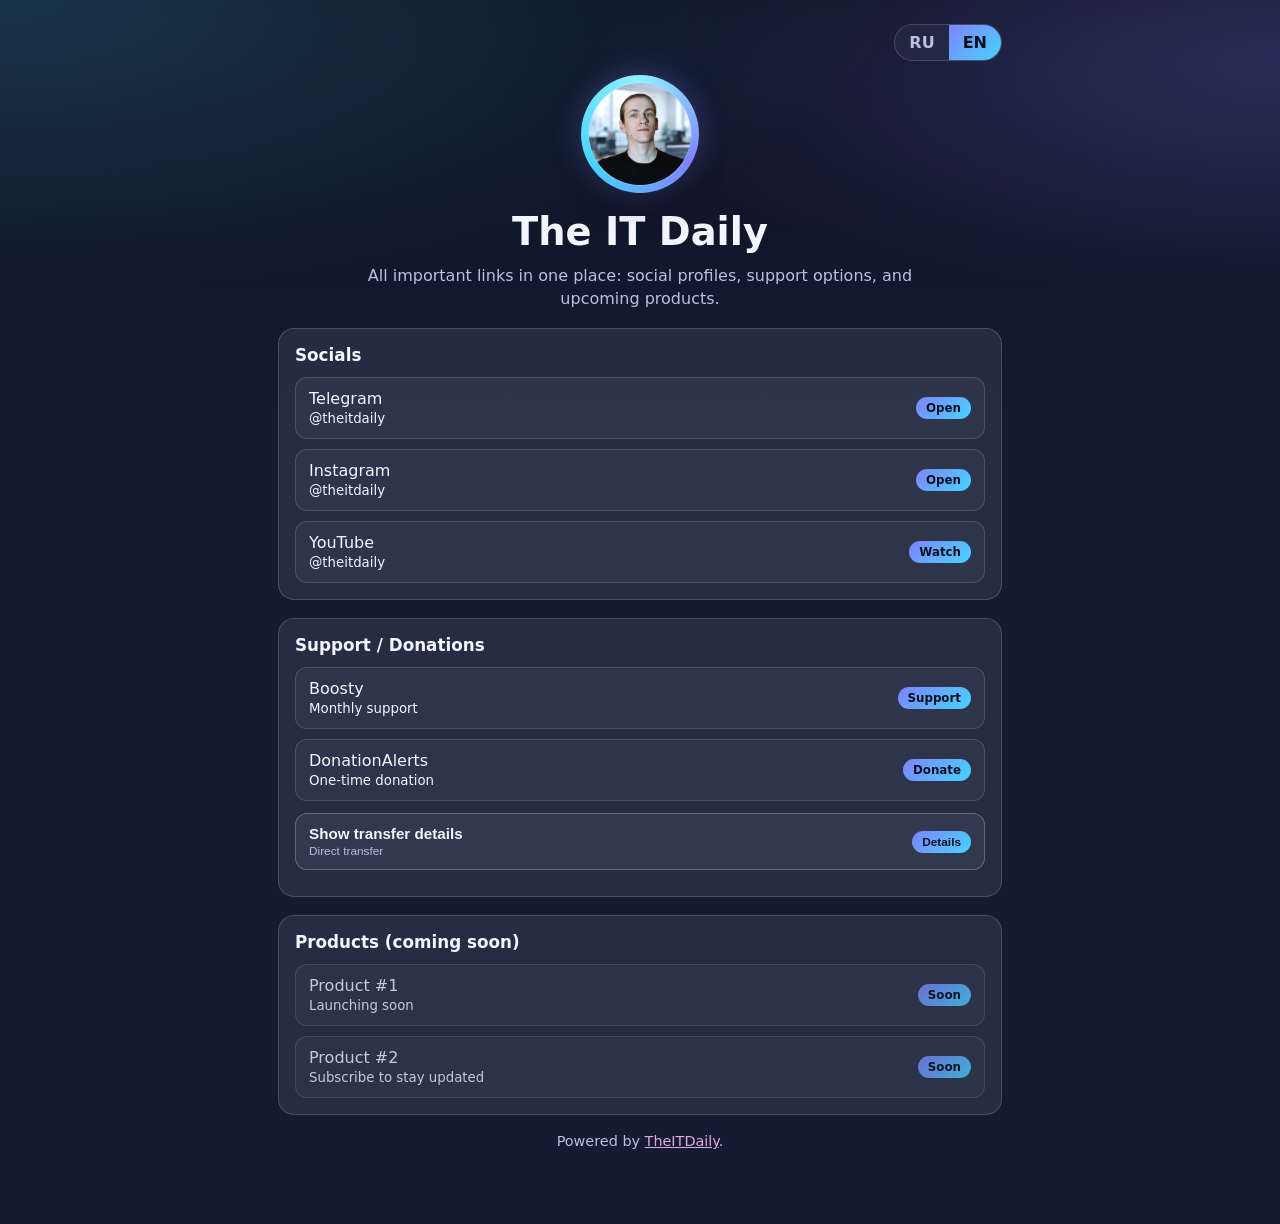
==== en/index.html @ f731f568 "SEO Update" ====
<!doctype html>
<html lang="en">
  <head>
    <meta charset="UTF-8" />
    <meta name="viewport" content="width=device-width, initial-scale=1.0" />
    <title>The IT Daily | Smart Link</title>
    <meta name="description" content="The IT Daily smart link page with social media profiles, donation options, and upcoming products." />
    <meta name="robots" content="index,follow,max-image-preview:large" />
    <meta name="theme-color" content="#141b33" />

    <link rel="canonical" href="/en/" />
    <link rel="alternate" hreflang="ru" href="/ru/" />
    <link rel="alternate" hreflang="en" href="/en/" />
    <link rel="alternate" hreflang="x-default" href="/ru/" />

    <meta property="og:type" content="website" />
    <meta property="og:site_name" content="The IT Daily" />
    <meta property="og:locale" content="en_US" />
    <meta property="og:title" content="The IT Daily | Smart Link" />
    <meta property="og:description" content="All key The IT Daily links: socials, support, and upcoming products." />
    <meta property="og:url" content="/en/" />
    <meta property="og:image" content="/ava600600black.jpg" />

    <meta name="twitter:card" content="summary_large_image" />
    <meta name="twitter:title" content="The IT Daily | Smart Link" />
    <meta name="twitter:description" content="Social links, donations, and everything important in one page." />
    <meta name="twitter:image" content="/ava600600black.jpg" />

    <script type="application/ld+json">
      {
        "@context": "https://schema.org",
        "@type": "WebPage",
        "name": "The IT Daily | Smart Link",
        "url": "/en/",
        "inLanguage": "en",
        "description": "Single page with all key links for The IT Daily"
      }
    </script>

    <style>
      :root { --bg: #0d1020; --bg-soft: #141b33; --text: #f3f6ff; --muted: #b8c1e0; --primary: #7f83ff; --secondary: #47d4ff; --card: rgba(255, 255, 255, 0.08); --card-border: rgba(255, 255, 255, 0.16); --top-gradient-height: 520px; }
      * { box-sizing: border-box; }
      html, body { margin: 0; min-height: 100%; font-family: Inter, Manrope, system-ui, -apple-system, Segoe UI, Roboto, Arial, sans-serif; color: var(--text); background: var(--bg-soft); }
      body { position: relative; overflow-x: hidden; }
      body::before { content: ''; position: absolute; inset: 0 0 auto 0; height: var(--top-gradient-height); background: radial-gradient(140% 95% at 0% 0%, rgba(71, 212, 255, 0.18), transparent 50%), radial-gradient(120% 85% at 100% 10%, rgba(127, 131, 255, 0.24), transparent 45%), linear-gradient(180deg, rgba(13, 16, 32, 0.92) 0%, rgba(20, 27, 51, 0.88) 68%, var(--bg-soft) 100%); pointer-events: none; z-index: 0; }
      .footnote a { color: #dfa9df; }
      .footnote a:hover { color: #9783c8; }
      main { position: relative; z-index: 1; max-width: 760px; margin: 0 auto; padding: 24px 18px 60px; }
      .topbar { display: flex; justify-content: flex-end; margin-bottom: 14px; }
      .lang-switcher { display: inline-flex; border: 1px solid var(--card-border); border-radius: 999px; overflow: hidden; background: rgba(255, 255, 255, 0.04); }
      .lang-link { text-decoration: none; color: var(--muted); padding: 8px 14px; font-weight: 600; }
      .lang-link.active { color: #0b1021; background: linear-gradient(135deg, var(--primary), var(--secondary)); }
      .hero { text-align: center; margin-top: 6px; }
      .avatar { width: 118px; height: 118px; border-radius: 50%; margin: 0 auto 16px; padding: 3px; position: relative; background: conic-gradient(from 120deg, var(--primary), var(--secondary), #8ef0ff, var(--primary)); box-shadow: 0 12px 30px rgba(0, 0, 0, 0.28), 0 0 28px rgba(127, 131, 255, 0.35); }
      .avatar-img { position: absolute; inset: 7px; width: calc(100% - 14px); height: calc(100% - 14px); border-radius: 50%; object-fit: cover; border: 1px solid rgba(255, 255, 255, 0.18); }
      h1 { margin: 0; font-size: clamp(1.9rem, 5vw, 2.4rem); }
      .subtitle { margin: 10px auto 0; max-width: 560px; color: var(--muted); line-height: 1.45; }
      .section { margin-top: 18px; padding: 16px; background: var(--card); border: 1px solid var(--card-border); border-radius: 16px; }
      .section h2 { margin: 0 0 12px; font-size: 1.05rem; }
      .links { display: grid; gap: 10px; }
      .link-item { display: flex; justify-content: space-between; align-items: center; gap: 10px; text-decoration: none; color: var(--text); background: rgba(255, 255, 255, 0.04); border: 1px solid rgba(255, 255, 255, 0.14); border-radius: 12px; padding: 11px 13px; }
      .badge { border-radius: 999px; padding: 4px 10px; font-size: 0.74rem; font-weight: 700; background: linear-gradient(135deg, var(--primary), var(--secondary)); color: #0c1122; white-space: nowrap; }
      .product { cursor: not-allowed; opacity: 0.78; }
      .footnote { margin-top: 18px; color: var(--muted); text-align: center; font-size: 0.9rem; }
      .support-reveal { margin-top: 12px; }
      .support-toggle { width: 100%; display: flex; align-items: center; justify-content: space-between; gap: 10px; border: 1px solid rgba(255, 255, 255, 0.24); background: rgba(255, 255, 255, 0.06); color: var(--text); border-radius: 12px; padding: 11px 13px; font-size: 0.95rem; font-weight: 700; cursor: pointer; }
      .support-toggle-main { display: flex; flex-direction: column; align-items: flex-start; text-align: left; }
      .support-toggle-subtitle { font-size: 0.74rem; font-weight: 500; color: var(--muted); margin-top: 2px; }
      .support-details { margin-top: 10px; display: grid; gap: 9px; max-height: 0; opacity: 0; overflow: hidden; }
      .support-details.is-open { max-height: 520px; opacity: 1; }
      .support-row { display: grid; grid-template-columns: 1fr auto; gap: 8px; align-items: center; border: 1px solid rgba(255, 255, 255, 0.14); background: rgba(255, 255, 255, 0.04); border-radius: 12px; padding: 10px 12px; }
      .support-value { font-family: ui-monospace, SFMono-Regular, Menlo, Monaco, Consolas, monospace; font-size: 0.86rem; word-break: break-all; }
      .copy-btn { border: 1px solid rgba(255, 255, 255, 0.24); background: rgba(255, 255, 255, 0.09); color: var(--text); border-radius: 10px; padding: 7px 11px; cursor: pointer; font-weight: 600; }
    </style>
  </head>
  <body>
    <main>
      <div class="topbar">
        <nav class="lang-switcher" aria-label="Language switcher">
          <a class="lang-link" href="/ru/" hreflang="ru" lang="ru">RU</a>
          <a class="lang-link active" href="/en/" hreflang="en" lang="en">EN</a>
        </nav>
      </div>

      <section class="hero">
        <div class="avatar"><img class="avatar-img" src="../ava600600black.jpg" alt="The IT Daily logo" loading="lazy" /></div>
        <h1>The IT Daily</h1>
        <p class="subtitle">All important links in one place: social profiles, support options, and upcoming products.</p>
      </section>

      <section class="section"><h2>Socials</h2><div class="links">
        <a class="link-item" href="https://t.me/theitdaily" target="_blank" rel="noopener noreferrer"><span>Telegram<br /><small>@theitdaily</small></span><span class="badge">Open</span></a>
        <a class="link-item" href="https://instagram.com/theitdaily" target="_blank" rel="noopener noreferrer"><span>Instagram<br /><small>@theitdaily</small></span><span class="badge">Open</span></a>
        <a class="link-item" href="https://youtube.com/@theitdaily" target="_blank" rel="noopener noreferrer"><span>YouTube<br /><small>@theitdaily</small></span><span class="badge">Watch</span></a>
      </div></section>

      <section class="section" id="donateSection"><h2>Support / Donations</h2><div class="links">
        <a class="link-item" href="https://boosty.to/theitdaily" target="_blank" rel="noopener noreferrer"><span>Boosty<br /><small>Monthly support</small></span><span class="badge">Support</span></a>
        <a class="link-item" href="https://www.donationalerts.com/r/theitdaily" target="_blank" rel="noopener noreferrer"><span>DonationAlerts<br /><small>One-time donation</small></span><span class="badge">Donate</span></a>
      </div>
      <div class="support-reveal"><button class="support-toggle" type="button" id="supportToggle" aria-expanded="false" aria-controls="supportDetails"><span class="support-toggle-main"><span class="support-toggle-text">Show transfer details</span><span class="support-toggle-subtitle">Direct transfer</span></span><span class="badge">Details</span></button>
      <div class="support-details" id="supportDetails" aria-hidden="true">
        <div class="support-row"><div><strong>USDT on TON network</strong><br /><span class="support-value">UQCER1enmrHJIkeNHwroo71hU3oggSAohaVNq0RDlxQH447k</span></div><button class="copy-btn" data-copy-target="UQCER1enmrHJIkeNHwroo71hU3oggSAohaVNq0RDlxQH447k">Copy</button></div>
        <div class="support-row"><div><strong>Bybit ID for transfers in any currency</strong><br /><span class="support-value">537490804</span></div><button class="copy-btn" data-copy-target="537490804">Copy</button></div>
        <div class="support-row"><div><strong>Binance ID for transfers in any currency</strong><br /><span class="support-value">166806665</span></div><button class="copy-btn" data-copy-target="166806665">Copy</button></div>
      </div></div></section>

      <section class="section"><h2>Products (coming soon)</h2><div class="links"><div class="link-item product" aria-disabled="true"><span>Product #1<br /><small>Launching soon</small></span><span class="badge">Soon</span></div><div class="link-item product" aria-disabled="true"><span>Product #2<br /><small>Subscribe to stay updated</small></span><span class="badge">Soon</span></div></div></section>
      <p class="footnote">Powered by <a href="https://github.com/theitdaily">TheITDaily</a>.</p>
    </main>

    <script>
      const supportToggle = document.getElementById('supportToggle');
      const supportDetails = document.getElementById('supportDetails');
      const copyButtons = document.querySelectorAll('.copy-btn');
      const donateSection = document.getElementById('donateSection');
      function setSupportVisible(isVisible) {
        supportToggle.setAttribute('aria-expanded', String(isVisible));
        supportDetails.classList.toggle('is-open', isVisible);
        supportDetails.setAttribute('aria-hidden', String(!isVisible));
        supportToggle.querySelector('.support-toggle-text').textContent = isVisible ? 'Hide transfer details' : 'Show transfer details';
      }
      supportToggle.addEventListener('click', () => setSupportVisible(!supportDetails.classList.contains('is-open')));
      copyButtons.forEach((button) => button.addEventListener('click', async () => {
        const value = button.dataset.copyTarget;
        await navigator.clipboard.writeText(value);
        button.textContent = 'Copied';
        setTimeout(() => { button.textContent = 'Copy'; }, 1200);
      }));
      function updateTopGradientHeight() {
        const donateTop = donateSection.getBoundingClientRect().top + window.scrollY;
        document.documentElement.style.setProperty('--top-gradient-height', `${Math.max(0, donateTop)}px`);
      }
      setSupportVisible(false);
      updateTopGradientHeight();
      window.addEventListener('resize', updateTopGradientHeight);
    </script>
  </body>
</html>
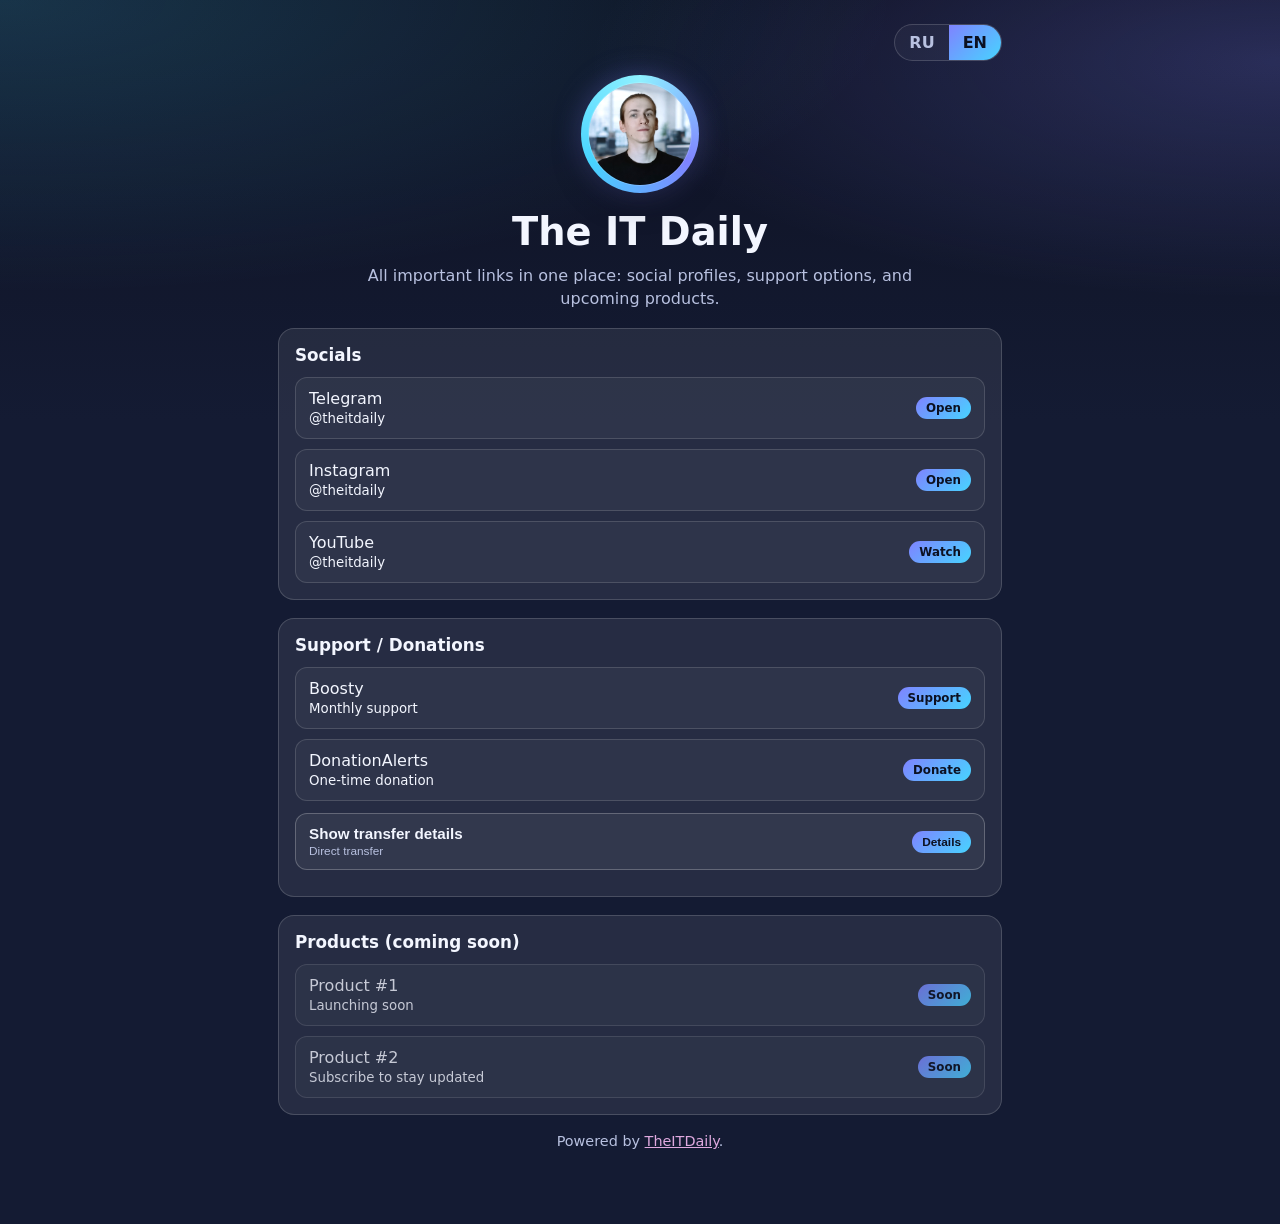
==== commit bc59d51f: "Fix" ====
--- a/en/index.html
+++ b/en/index.html
@@ -37,41 +37,7 @@
       }
     </script>
 
-    <style>
-      :root { --bg: #0d1020; --bg-soft: #141b33; --text: #f3f6ff; --muted: #b8c1e0; --primary: #7f83ff; --secondary: #47d4ff; --card: rgba(255, 255, 255, 0.08); --card-border: rgba(255, 255, 255, 0.16); --top-gradient-height: 520px; }
-      * { box-sizing: border-box; }
-      html, body { margin: 0; min-height: 100%; font-family: Inter, Manrope, system-ui, -apple-system, Segoe UI, Roboto, Arial, sans-serif; color: var(--text); background: var(--bg-soft); }
-      body { position: relative; overflow-x: hidden; }
-      body::before { content: ''; position: absolute; inset: 0 0 auto 0; height: var(--top-gradient-height); background: radial-gradient(140% 95% at 0% 0%, rgba(71, 212, 255, 0.18), transparent 50%), radial-gradient(120% 85% at 100% 10%, rgba(127, 131, 255, 0.24), transparent 45%), linear-gradient(180deg, rgba(13, 16, 32, 0.92) 0%, rgba(20, 27, 51, 0.88) 68%, var(--bg-soft) 100%); pointer-events: none; z-index: 0; }
-      .footnote a { color: #dfa9df; }
-      .footnote a:hover { color: #9783c8; }
-      main { position: relative; z-index: 1; max-width: 760px; margin: 0 auto; padding: 24px 18px 60px; }
-      .topbar { display: flex; justify-content: flex-end; margin-bottom: 14px; }
-      .lang-switcher { display: inline-flex; border: 1px solid var(--card-border); border-radius: 999px; overflow: hidden; background: rgba(255, 255, 255, 0.04); }
-      .lang-link { text-decoration: none; color: var(--muted); padding: 8px 14px; font-weight: 600; }
-      .lang-link.active { color: #0b1021; background: linear-gradient(135deg, var(--primary), var(--secondary)); }
-      .hero { text-align: center; margin-top: 6px; }
-      .avatar { width: 118px; height: 118px; border-radius: 50%; margin: 0 auto 16px; padding: 3px; position: relative; background: conic-gradient(from 120deg, var(--primary), var(--secondary), #8ef0ff, var(--primary)); box-shadow: 0 12px 30px rgba(0, 0, 0, 0.28), 0 0 28px rgba(127, 131, 255, 0.35); }
-      .avatar-img { position: absolute; inset: 7px; width: calc(100% - 14px); height: calc(100% - 14px); border-radius: 50%; object-fit: cover; border: 1px solid rgba(255, 255, 255, 0.18); }
-      h1 { margin: 0; font-size: clamp(1.9rem, 5vw, 2.4rem); }
-      .subtitle { margin: 10px auto 0; max-width: 560px; color: var(--muted); line-height: 1.45; }
-      .section { margin-top: 18px; padding: 16px; background: var(--card); border: 1px solid var(--card-border); border-radius: 16px; }
-      .section h2 { margin: 0 0 12px; font-size: 1.05rem; }
-      .links { display: grid; gap: 10px; }
-      .link-item { display: flex; justify-content: space-between; align-items: center; gap: 10px; text-decoration: none; color: var(--text); background: rgba(255, 255, 255, 0.04); border: 1px solid rgba(255, 255, 255, 0.14); border-radius: 12px; padding: 11px 13px; }
-      .badge { border-radius: 999px; padding: 4px 10px; font-size: 0.74rem; font-weight: 700; background: linear-gradient(135deg, var(--primary), var(--secondary)); color: #0c1122; white-space: nowrap; }
-      .product { cursor: not-allowed; opacity: 0.78; }
-      .footnote { margin-top: 18px; color: var(--muted); text-align: center; font-size: 0.9rem; }
-      .support-reveal { margin-top: 12px; }
-      .support-toggle { width: 100%; display: flex; align-items: center; justify-content: space-between; gap: 10px; border: 1px solid rgba(255, 255, 255, 0.24); background: rgba(255, 255, 255, 0.06); color: var(--text); border-radius: 12px; padding: 11px 13px; font-size: 0.95rem; font-weight: 700; cursor: pointer; }
-      .support-toggle-main { display: flex; flex-direction: column; align-items: flex-start; text-align: left; }
-      .support-toggle-subtitle { font-size: 0.74rem; font-weight: 500; color: var(--muted); margin-top: 2px; }
-      .support-details { margin-top: 10px; display: grid; gap: 9px; max-height: 0; opacity: 0; overflow: hidden; }
-      .support-details.is-open { max-height: 520px; opacity: 1; }
-      .support-row { display: grid; grid-template-columns: 1fr auto; gap: 8px; align-items: center; border: 1px solid rgba(255, 255, 255, 0.14); background: rgba(255, 255, 255, 0.04); border-radius: 12px; padding: 10px 12px; }
-      .support-value { font-family: ui-monospace, SFMono-Regular, Menlo, Monaco, Consolas, monospace; font-size: 0.86rem; word-break: break-all; }
-      .copy-btn { border: 1px solid rgba(255, 255, 255, 0.24); background: rgba(255, 255, 255, 0.09); color: var(--text); border-radius: 10px; padding: 7px 11px; cursor: pointer; font-weight: 600; }
-    </style>
+    <link rel="stylesheet" href="../assets/styles.css" />
   </head>
   <body>
     <main>
@@ -88,52 +54,29 @@
         <p class="subtitle">All important links in one place: social profiles, support options, and upcoming products.</p>
       </section>
 
-      <section class="section"><h2>Socials</h2><div class="links">
+      <section class="section" style="animation-delay: 0.05s"><h2>Socials</h2><div class="links">
         <a class="link-item" href="https://t.me/theitdaily" target="_blank" rel="noopener noreferrer"><span>Telegram<br /><small>@theitdaily</small></span><span class="badge">Open</span></a>
         <a class="link-item" href="https://instagram.com/theitdaily" target="_blank" rel="noopener noreferrer"><span>Instagram<br /><small>@theitdaily</small></span><span class="badge">Open</span></a>
         <a class="link-item" href="https://youtube.com/@theitdaily" target="_blank" rel="noopener noreferrer"><span>YouTube<br /><small>@theitdaily</small></span><span class="badge">Watch</span></a>
       </div></section>
 
-      <section class="section" id="donateSection"><h2>Support / Donations</h2><div class="links">
+      <section class="section" id="donateSection" style="animation-delay: 0.1s"><h2>Support / Donations</h2><div class="links">
         <a class="link-item" href="https://boosty.to/theitdaily" target="_blank" rel="noopener noreferrer"><span>Boosty<br /><small>Monthly support</small></span><span class="badge">Support</span></a>
         <a class="link-item" href="https://www.donationalerts.com/r/theitdaily" target="_blank" rel="noopener noreferrer"><span>DonationAlerts<br /><small>One-time donation</small></span><span class="badge">Donate</span></a>
       </div>
-      <div class="support-reveal"><button class="support-toggle" type="button" id="supportToggle" aria-expanded="false" aria-controls="supportDetails"><span class="support-toggle-main"><span class="support-toggle-text">Show transfer details</span><span class="support-toggle-subtitle">Direct transfer</span></span><span class="badge">Details</span></button>
+      <div class="support-reveal"><button class="support-toggle" type="button" id="supportToggle" aria-expanded="false" aria-controls="supportDetails" data-show-label="Show transfer details" data-hide-label="Hide transfer details"><span class="support-toggle-main"><span class="support-toggle-text">Show transfer details</span><span class="support-toggle-subtitle">Direct transfer</span></span><span class="badge">Details</span></button>
       <div class="support-details" id="supportDetails" aria-hidden="true">
-        <div class="support-row"><div><strong>USDT on TON network</strong><br /><span class="support-value">UQCER1enmrHJIkeNHwroo71hU3oggSAohaVNq0RDlxQH447k</span></div><button class="copy-btn" data-copy-target="UQCER1enmrHJIkeNHwroo71hU3oggSAohaVNq0RDlxQH447k">Copy</button></div>
-        <div class="support-row"><div><strong>Bybit ID for transfers in any currency</strong><br /><span class="support-value">537490804</span></div><button class="copy-btn" data-copy-target="537490804">Copy</button></div>
-        <div class="support-row"><div><strong>Binance ID for transfers in any currency</strong><br /><span class="support-value">166806665</span></div><button class="copy-btn" data-copy-target="166806665">Copy</button></div>
+        <div class="support-row"><div><strong>USDT on TON network</strong><br /><span class="support-value">UQCER1enmrHJIkeNHwroo71hU3oggSAohaVNq0RDlxQH447k</span></div><button class="copy-btn" data-copy-target="UQCER1enmrHJIkeNHwroo71hU3oggSAohaVNq0RDlxQH447k" data-copy-default="Copy" data-copy-copied="Copied">Copy</button></div>
+        <div class="support-row"><div><strong>Bybit ID for transfers in any currency</strong><br /><span class="support-value">537490804</span></div><button class="copy-btn" data-copy-target="537490804" data-copy-default="Copy" data-copy-copied="Copied">Copy</button></div>
+        <div class="support-row"><div><strong>Binance ID for transfers in any currency</strong><br /><span class="support-value">166806665</span></div><button class="copy-btn" data-copy-target="166806665" data-copy-default="Copy" data-copy-copied="Copied">Copy</button></div>
+        <div class="support-row"><div><strong>T-Bank card</strong><br /><span class="support-value">2200 7004 9993 2811</span></div><button class="copy-btn" data-copy-target="2200 7004 9993 2811" data-copy-default="Copy" data-copy-copied="Copied">Copy</button></div>
+        <div class="support-row"><div><strong>Sberbank card</strong><br /><span class="support-value">4274 3201 0213 7117</span></div><button class="copy-btn" data-copy-target="4274 3201 0213 7117" data-copy-default="Copy" data-copy-copied="Copied">Copy</button></div>
       </div></div></section>
 
-      <section class="section"><h2>Products (coming soon)</h2><div class="links"><div class="link-item product" aria-disabled="true"><span>Product #1<br /><small>Launching soon</small></span><span class="badge">Soon</span></div><div class="link-item product" aria-disabled="true"><span>Product #2<br /><small>Subscribe to stay updated</small></span><span class="badge">Soon</span></div></div></section>
+      <section class="section" style="animation-delay: 0.15s"><h2>Products (coming soon)</h2><div class="links"><div class="link-item product" aria-disabled="true"><span>Product #1<br /><small>Launching soon</small></span><span class="badge">Soon</span></div><div class="link-item product" aria-disabled="true"><span>Product #2<br /><small>Subscribe to stay updated</small></span><span class="badge">Soon</span></div></div></section>
       <p class="footnote">Powered by <a href="https://github.com/theitdaily">TheITDaily</a>.</p>
     </main>
 
-    <script>
-      const supportToggle = document.getElementById('supportToggle');
-      const supportDetails = document.getElementById('supportDetails');
-      const copyButtons = document.querySelectorAll('.copy-btn');
-      const donateSection = document.getElementById('donateSection');
-      function setSupportVisible(isVisible) {
-        supportToggle.setAttribute('aria-expanded', String(isVisible));
-        supportDetails.classList.toggle('is-open', isVisible);
-        supportDetails.setAttribute('aria-hidden', String(!isVisible));
-        supportToggle.querySelector('.support-toggle-text').textContent = isVisible ? 'Hide transfer details' : 'Show transfer details';
-      }
-      supportToggle.addEventListener('click', () => setSupportVisible(!supportDetails.classList.contains('is-open')));
-      copyButtons.forEach((button) => button.addEventListener('click', async () => {
-        const value = button.dataset.copyTarget;
-        await navigator.clipboard.writeText(value);
-        button.textContent = 'Copied';
-        setTimeout(() => { button.textContent = 'Copy'; }, 1200);
-      }));
-      function updateTopGradientHeight() {
-        const donateTop = donateSection.getBoundingClientRect().top + window.scrollY;
-        document.documentElement.style.setProperty('--top-gradient-height', `${Math.max(0, donateTop)}px`);
-      }
-      setSupportVisible(false);
-      updateTopGradientHeight();
-      window.addEventListener('resize', updateTopGradientHeight);
-    </script>
+    <script src="../assets/app.js" defer></script>
   </body>
 </html>
--- a/assets/styles.css
+++ b/assets/styles.css
@@ -0,0 +1,229 @@
+:root {
+  --bg: #0d1020;
+  --bg-soft: #141b33;
+  --text: #f3f6ff;
+  --muted: #b8c1e0;
+  --primary: #7f83ff;
+  --secondary: #47d4ff;
+  --card: rgba(255, 255, 255, 0.08);
+  --card-border: rgba(255, 255, 255, 0.16);
+  --top-gradient-height: 520px;
+}
+
+* { box-sizing: border-box; }
+
+html,
+body {
+  margin: 0;
+  min-height: 100%;
+  font-family: Inter, Manrope, system-ui, -apple-system, Segoe UI, Roboto, Arial, sans-serif;
+  color: var(--text);
+  background: var(--bg-soft);
+}
+
+body {
+  position: relative;
+  overflow-x: hidden;
+}
+
+body::before {
+  content: '';
+  position: absolute;
+  inset: 0 0 auto 0;
+  height: var(--top-gradient-height);
+  background:
+    radial-gradient(140% 95% at 0% 0%, rgba(71, 212, 255, 0.18), transparent 50%),
+    radial-gradient(120% 85% at 100% 10%, rgba(127, 131, 255, 0.24), transparent 45%),
+    linear-gradient(180deg, rgba(13, 16, 32, 0.92) 0%, rgba(20, 27, 51, 0.88) 68%, var(--bg-soft) 100%);
+  pointer-events: none;
+  z-index: 0;
+}
+
+.footnote a { color: #dfa9df; }
+.footnote a:hover { color: #9783c8; }
+
+main {
+  position: relative;
+  z-index: 1;
+  max-width: 760px;
+  margin: 0 auto;
+  padding: 24px 18px 60px;
+}
+
+.topbar { display: flex; justify-content: flex-end; margin-bottom: 14px; }
+
+.lang-switcher {
+  display: inline-flex;
+  border: 1px solid var(--card-border);
+  border-radius: 999px;
+  overflow: hidden;
+  background: rgba(255, 255, 255, 0.04);
+}
+
+.lang-link {
+  text-decoration: none;
+  color: var(--muted);
+  padding: 8px 14px;
+  font-weight: 600;
+}
+
+.lang-link.active {
+  color: #0b1021;
+  background: linear-gradient(135deg, var(--primary), var(--secondary));
+}
+
+.hero { text-align: center; margin-top: 6px; animation: fadeUp 0.45s ease-out both; }
+
+.avatar {
+  width: 118px;
+  height: 118px;
+  border-radius: 50%;
+  margin: 0 auto 16px;
+  padding: 3px;
+  position: relative;
+  background: conic-gradient(from 120deg, var(--primary), var(--secondary), #8ef0ff, var(--primary));
+  box-shadow: 0 12px 30px rgba(0, 0, 0, 0.28), 0 0 28px rgba(127, 131, 255, 0.35);
+}
+
+.avatar-img {
+  position: absolute;
+  inset: 7px;
+  width: calc(100% - 14px);
+  height: calc(100% - 14px);
+  border-radius: 50%;
+  object-fit: cover;
+  border: 1px solid rgba(255, 255, 255, 0.18);
+}
+
+h1 { margin: 0; font-size: clamp(1.9rem, 5vw, 2.4rem); }
+.subtitle { margin: 10px auto 0; max-width: 560px; color: var(--muted); line-height: 1.45; }
+
+.section {
+  margin-top: 18px;
+  padding: 16px;
+  background: var(--card);
+  border: 1px solid var(--card-border);
+  border-radius: 16px;
+  animation: fadeUp 0.5s ease-out both;
+}
+
+.section h2 { margin: 0 0 12px; font-size: 1.05rem; }
+.links { display: grid; gap: 10px; }
+
+.link-item {
+  display: flex;
+  justify-content: space-between;
+  align-items: center;
+  gap: 10px;
+  text-decoration: none;
+  color: var(--text);
+  background: rgba(255, 255, 255, 0.04);
+  border: 1px solid rgba(255, 255, 255, 0.14);
+  border-radius: 12px;
+  padding: 11px 13px;
+  transition: transform 0.16s ease, border-color 0.16s ease, background-color 0.16s ease;
+}
+
+.link-item:hover,
+.link-item:focus-visible {
+  transform: translateY(-1px);
+  border-color: rgba(255, 255, 255, 0.28);
+  background: rgba(255, 255, 255, 0.08);
+}
+
+.badge {
+  border-radius: 999px;
+  padding: 4px 10px;
+  font-size: 0.74rem;
+  font-weight: 700;
+  background: linear-gradient(135deg, var(--primary), var(--secondary));
+  color: #0c1122;
+  white-space: nowrap;
+}
+
+.product { cursor: not-allowed; opacity: 0.78; }
+.footnote { margin-top: 18px; color: var(--muted); text-align: center; font-size: 0.9rem; }
+.support-reveal { margin-top: 12px; }
+
+.support-toggle {
+  width: 100%;
+  display: flex;
+  align-items: center;
+  justify-content: space-between;
+  gap: 10px;
+  border: 1px solid rgba(255, 255, 255, 0.24);
+  background: rgba(255, 255, 255, 0.06);
+  color: var(--text);
+  border-radius: 12px;
+  padding: 11px 13px;
+  font-size: 0.95rem;
+  font-weight: 700;
+  cursor: pointer;
+  transition: transform 0.16s ease, border-color 0.16s ease, background-color 0.16s ease;
+}
+
+.support-toggle:hover,
+.support-toggle:focus-visible {
+  transform: translateY(-1px);
+  border-color: rgba(255, 255, 255, 0.35);
+  background: rgba(255, 255, 255, 0.1);
+}
+
+.support-toggle-main { display: flex; flex-direction: column; align-items: flex-start; text-align: left; }
+.support-toggle-subtitle { font-size: 0.74rem; font-weight: 500; color: var(--muted); margin-top: 2px; }
+
+.support-details {
+  margin-top: 10px;
+  display: grid;
+  gap: 9px;
+  max-height: 0;
+  opacity: 0;
+  overflow: hidden;
+  transform: translateY(-4px);
+  transition: max-height 0.32s ease, opacity 0.24s ease, transform 0.24s ease;
+}
+
+.support-details.is-open {
+  max-height: 720px;
+  opacity: 1;
+  transform: translateY(0);
+}
+
+.support-row {
+  display: grid;
+  grid-template-columns: 1fr auto;
+  gap: 8px;
+  align-items: center;
+  border: 1px solid rgba(255, 255, 255, 0.14);
+  background: rgba(255, 255, 255, 0.04);
+  border-radius: 12px;
+  padding: 10px 12px;
+}
+
+.support-value { font-family: ui-monospace, SFMono-Regular, Menlo, Monaco, Consolas, monospace; font-size: 0.86rem; word-break: break-all; }
+
+.copy-btn {
+  border: 1px solid rgba(255, 255, 255, 0.24);
+  background: rgba(255, 255, 255, 0.09);
+  color: var(--text);
+  border-radius: 10px;
+  padding: 7px 11px;
+  cursor: pointer;
+  font-weight: 600;
+}
+
+.copy-btn:hover,
+.copy-btn:focus-visible { border-color: rgba(255, 255, 255, 0.4); }
+
+@keyframes fadeUp {
+  from { opacity: 0; transform: translateY(14px); }
+  to { opacity: 1; transform: translateY(0); }
+}
+
+@media (prefers-reduced-motion: reduce) {
+  * {
+    animation: none !important;
+    transition: none !important;
+    scroll-behavior: auto !important;
+  }
+}
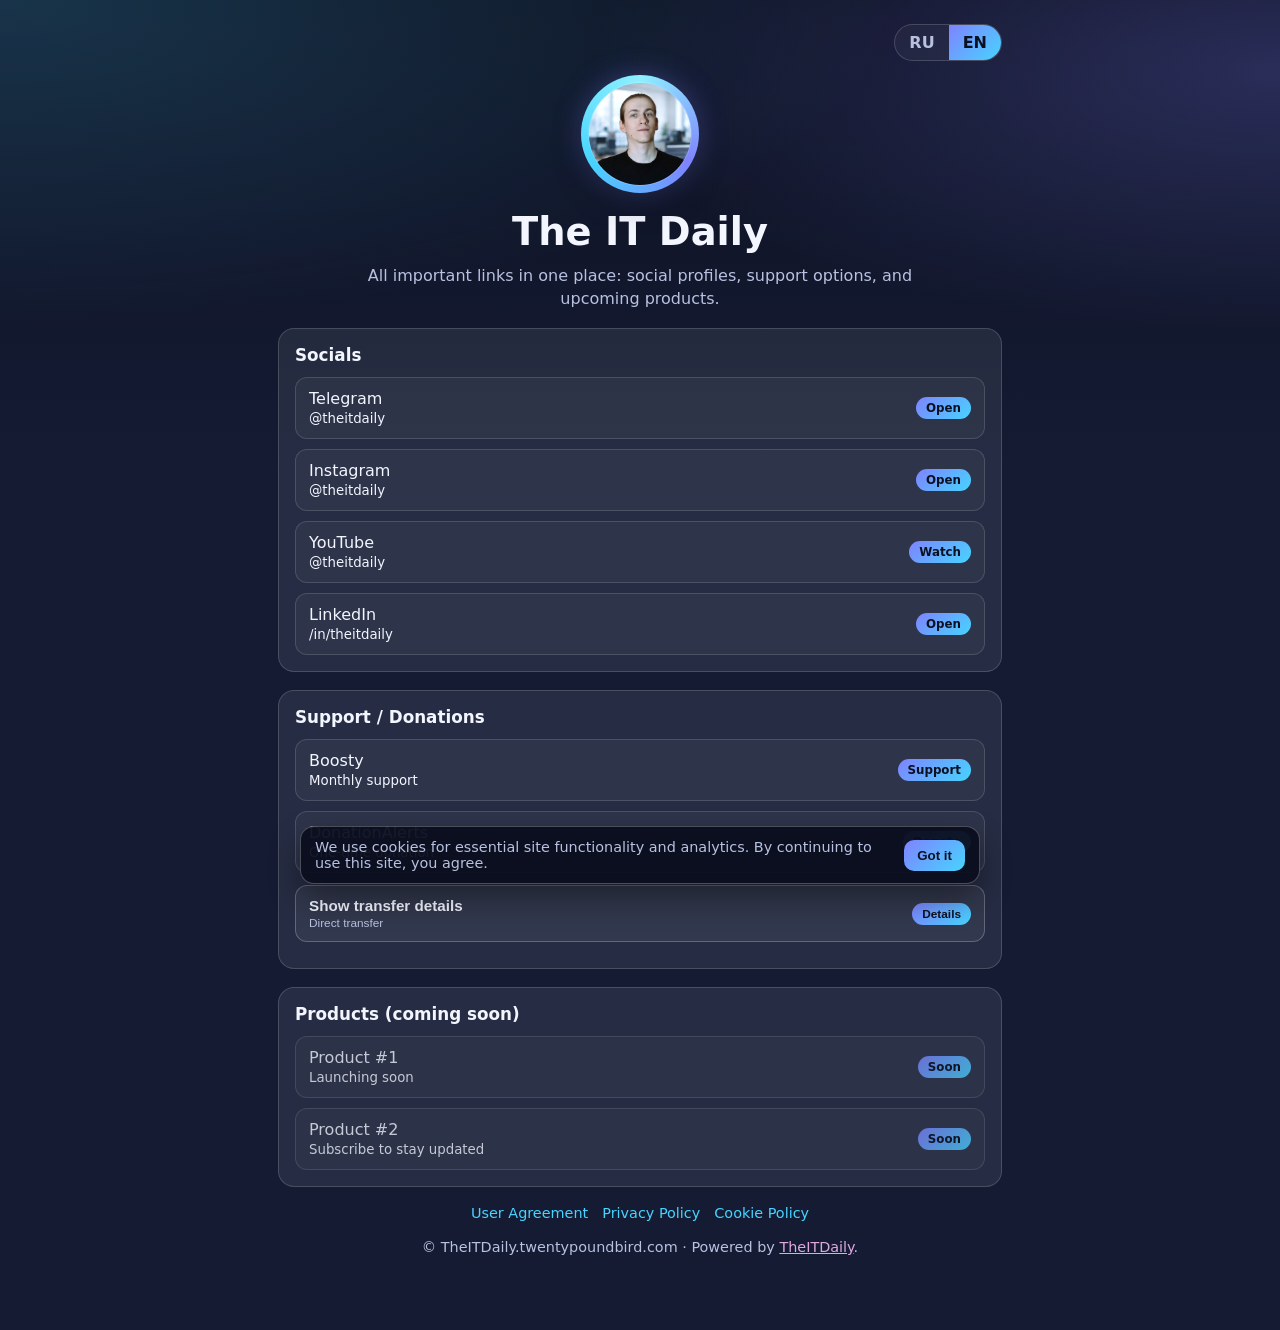
==== commit cb948d2b: "Added docs" ====
--- a/en/index.html
+++ b/en/index.html
@@ -58,6 +58,7 @@
         <a class="link-item" href="https://t.me/theitdaily" target="_blank" rel="noopener noreferrer"><span>Telegram<br /><small>@theitdaily</small></span><span class="badge">Open</span></a>
         <a class="link-item" href="https://instagram.com/theitdaily" target="_blank" rel="noopener noreferrer"><span>Instagram<br /><small>@theitdaily</small></span><span class="badge">Open</span></a>
         <a class="link-item" href="https://youtube.com/@theitdaily" target="_blank" rel="noopener noreferrer"><span>YouTube<br /><small>@theitdaily</small></span><span class="badge">Watch</span></a>
+        <a class="link-item" href="https://www.linkedin.com/in/theitdaily/" target="_blank" rel="noopener noreferrer"><span>LinkedIn<br /><small>/in/theitdaily</small></span><span class="badge">Open</span></a>
       </div></section>
 
       <section class="section" id="donateSection" style="animation-delay: 0.1s"><h2>Support / Donations</h2><div class="links">
@@ -74,8 +75,21 @@
       </div></div></section>
 
       <section class="section" style="animation-delay: 0.15s"><h2>Products (coming soon)</h2><div class="links"><div class="link-item product" aria-disabled="true"><span>Product #1<br /><small>Launching soon</small></span><span class="badge">Soon</span></div><div class="link-item product" aria-disabled="true"><span>Product #2<br /><small>Subscribe to stay updated</small></span><span class="badge">Soon</span></div></div></section>
-      <p class="footnote">Powered by <a href="https://github.com/theitdaily">TheITDaily</a>.</p>
+      <footer class="site-footer">
+        <nav class="legal-links" aria-label="Legal documents">
+          <a href="/en/user-agreement.html">User Agreement</a>
+          <a href="/en/privacy-policy.html">Privacy Policy</a>
+          <a href="/en/cookie-policy.html">Cookie Policy</a>
+        </nav>
+        <p class="footnote">© TheITDaily.twentypoundbird.com · Powered by <a href="https://github.com/theitdaily">TheITDaily</a>.</p>
+      </footer>
     </main>
+
+
+    <div class="cookie-banner" id="cookieBanner" role="dialog" aria-live="polite" aria-label="Cookie notice" aria-hidden="true">
+      <p>We use cookies for essential site functionality and analytics. By continuing to use this site, you agree.</p>
+      <button type="button" id="cookieAccept">Got it</button>
+    </div>
 
     <script src="../assets/app.js" defer></script>
   </body>
--- a/assets/styles.css
+++ b/assets/styles.css
@@ -227,3 +227,86 @@
     scroll-behavior: auto !important;
   }
 }
+
+
+.site-footer { margin-top: 18px; }
+
+.legal-links {
+  display: flex;
+  flex-wrap: wrap;
+  justify-content: center;
+  gap: 8px 14px;
+  margin-bottom: 8px;
+}
+
+.legal-links a {
+  color: var(--secondary);
+  font-size: 0.9rem;
+  text-decoration: none;
+}
+
+.legal-links a:hover,
+.legal-links a:focus-visible { text-decoration: underline; }
+
+.cookie-banner {
+  position: fixed;
+  left: 50%;
+  bottom: 16px;
+  transform: translateX(-50%);
+  width: min(680px, calc(100% - 24px));
+  z-index: 20;
+  display: none;
+  align-items: center;
+  justify-content: space-between;
+  gap: 12px;
+  border: 1px solid rgba(255, 255, 255, 0.26);
+  background: rgba(10, 14, 30, 0.95);
+  color: var(--text);
+  border-radius: 14px;
+  padding: 12px 14px;
+  box-shadow: 0 14px 30px rgba(0, 0, 0, 0.38);
+}
+
+.cookie-banner.is-visible { display: flex; }
+.cookie-banner p { margin: 0; color: var(--muted); font-size: 0.9rem; }
+.cookie-banner button {
+  border: 0;
+  border-radius: 10px;
+  padding: 8px 13px;
+  cursor: pointer;
+  font-weight: 700;
+  background: linear-gradient(135deg, var(--primary), var(--secondary));
+  color: #0c1122;
+  white-space: nowrap;
+}
+
+.legal-main {
+  max-width: 860px;
+  padding-bottom: 90px;
+}
+
+.legal-card {
+  margin-top: 12px;
+  padding: 18px;
+  background: var(--card);
+  border: 1px solid var(--card-border);
+  border-radius: 16px;
+  line-height: 1.5;
+}
+
+.legal-card h2,
+.legal-card h3 { margin-top: 1.1em; }
+.legal-card ul { padding-left: 20px; }
+
+.back-link {
+  display: inline-block;
+  margin-top: 12px;
+  color: var(--secondary);
+}
+
+@media (max-width: 700px) {
+  .cookie-banner {
+    flex-direction: column;
+    align-items: stretch;
+  }
+}
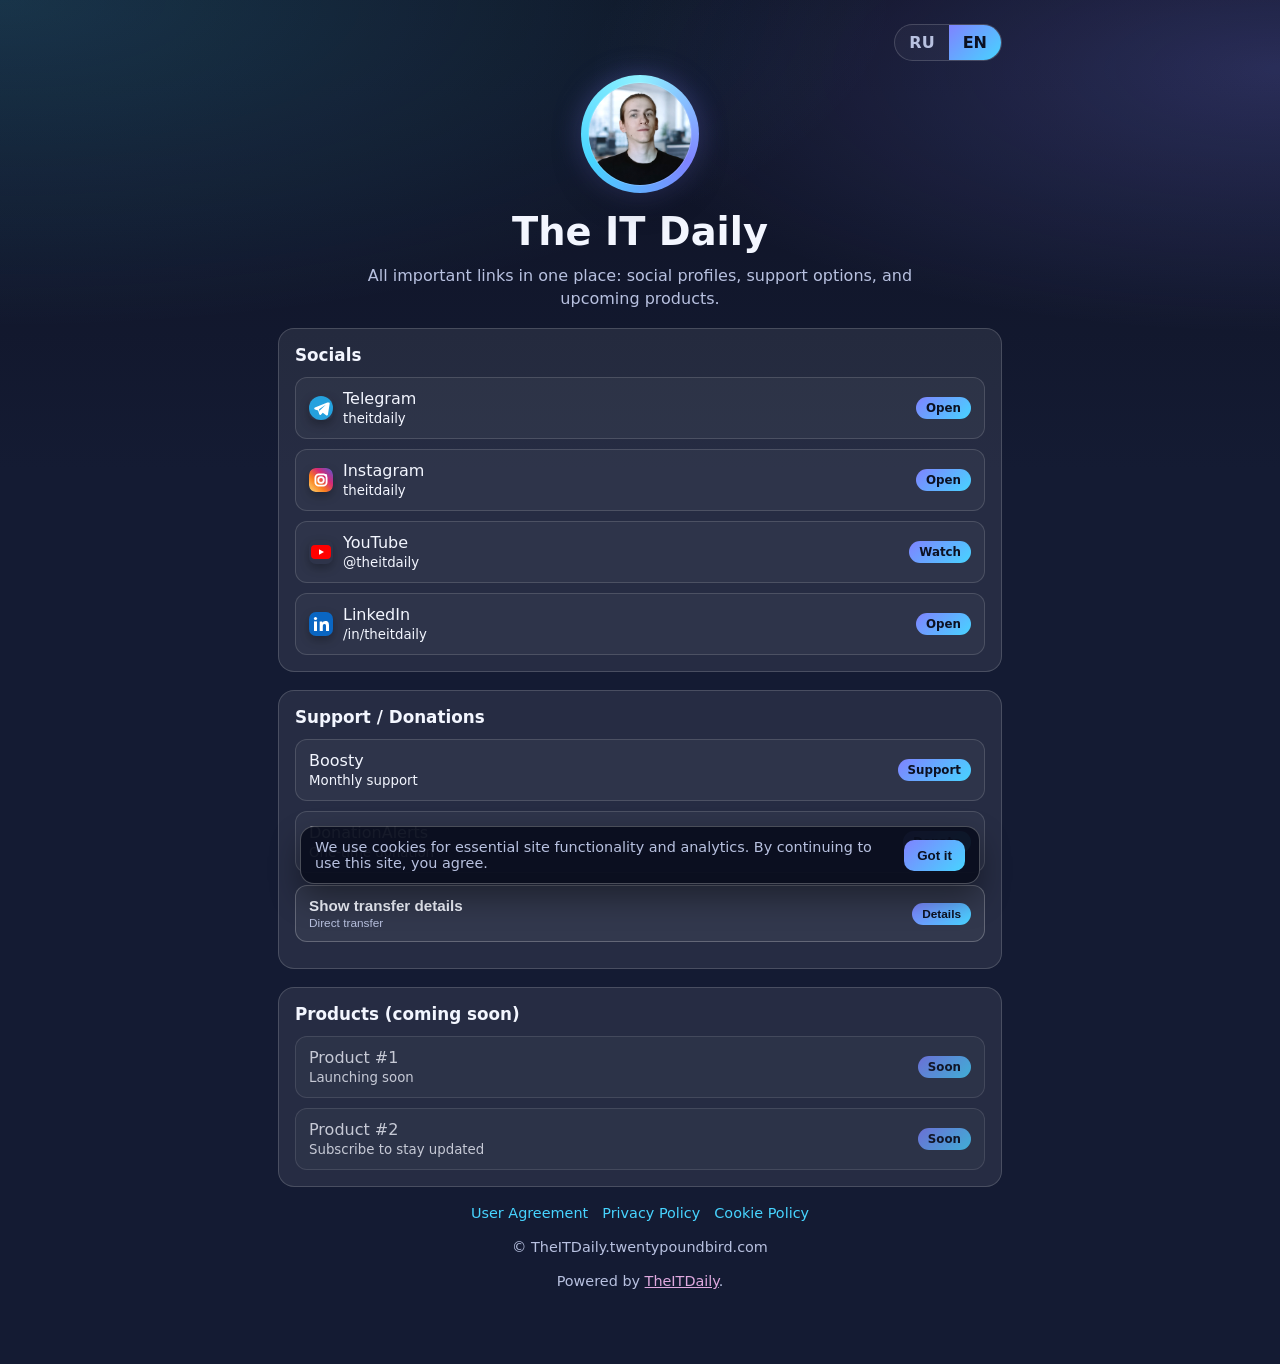
==== commit 736fe3ba: "Added icons" ====
--- a/en/index.html
+++ b/en/index.html
@@ -55,10 +55,10 @@
       </section>
 
       <section class="section" style="animation-delay: 0.05s"><h2>Socials</h2><div class="links">
-        <a class="link-item" href="https://t.me/theitdaily" target="_blank" rel="noopener noreferrer"><span>Telegram<br /><small>@theitdaily</small></span><span class="badge">Open</span></a>
-        <a class="link-item" href="https://instagram.com/theitdaily" target="_blank" rel="noopener noreferrer"><span>Instagram<br /><small>@theitdaily</small></span><span class="badge">Open</span></a>
-        <a class="link-item" href="https://youtube.com/@theitdaily" target="_blank" rel="noopener noreferrer"><span>YouTube<br /><small>@theitdaily</small></span><span class="badge">Watch</span></a>
-        <a class="link-item" href="https://www.linkedin.com/in/theitdaily/" target="_blank" rel="noopener noreferrer"><span>LinkedIn<br /><small>/in/theitdaily</small></span><span class="badge">Open</span></a>
+        <a class="link-item" href="https://t.me/theitdaily" target="_blank" rel="noopener noreferrer"><span class="link-item-main"><img class="brand-icon" src="../assets/icons/telegram.svg" alt="Telegram" loading="lazy" /><span>Telegram<br /><small>theitdaily</small></span></span><span class="badge">Open</span></a>
+        <a class="link-item" href="https://instagram.com/theitdaily" target="_blank" rel="noopener noreferrer"><span class="link-item-main"><img class="brand-icon" src="../assets/icons/instagram.svg" alt="Instagram" loading="lazy" /><span>Instagram<br /><small>theitdaily</small></span></span><span class="badge">Open</span></a>
+        <a class="link-item" href="https://youtube.com/@theitdaily" target="_blank" rel="noopener noreferrer"><span class="link-item-main"><img class="brand-icon" src="../assets/icons/youtube.svg" alt="YouTube" loading="lazy" /><span>YouTube<br /><small>@theitdaily</small></span></span><span class="badge">Watch</span></a>
+        <a class="link-item" href="https://www.linkedin.com/in/theitdaily/" target="_blank" rel="noopener noreferrer"><span class="link-item-main"><img class="brand-icon" src="../assets/icons/linkedin.svg" alt="LinkedIn" loading="lazy" /><span>LinkedIn<br /><small>/in/theitdaily</small></span></span><span class="badge">Open</span></a>
       </div></section>
 
       <section class="section" id="donateSection" style="animation-delay: 0.1s"><h2>Support / Donations</h2><div class="links">
@@ -81,7 +81,8 @@
           <a href="/en/privacy-policy.html">Privacy Policy</a>
           <a href="/en/cookie-policy.html">Cookie Policy</a>
         </nav>
-        <p class="footnote">© TheITDaily.twentypoundbird.com · Powered by <a href="https://github.com/theitdaily">TheITDaily</a>.</p>
+        <p class="footnote">© TheITDaily.twentypoundbird.com</p>
+        <p class="footnote">Powered by <a href="https://github.com/theitdaily">TheITDaily</a>.</p>
       </footer>
     </main>
 
--- a/assets/styles.css
+++ b/assets/styles.css
@@ -124,6 +124,21 @@
   transition: transform 0.16s ease, border-color 0.16s ease, background-color 0.16s ease;
 }
 
+
+
+.link-item-main {
+  display: inline-flex;
+  align-items: center;
+  gap: 10px;
+}
+
+.brand-icon {
+  width: 24px;
+  height: 24px;
+  border-radius: 7px;
+  flex-shrink: 0;
+  box-shadow: 0 4px 10px rgba(0, 0, 0, 0.28);
+}
 .link-item:hover,
 .link-item:focus-visible {
   transform: translateY(-1px);
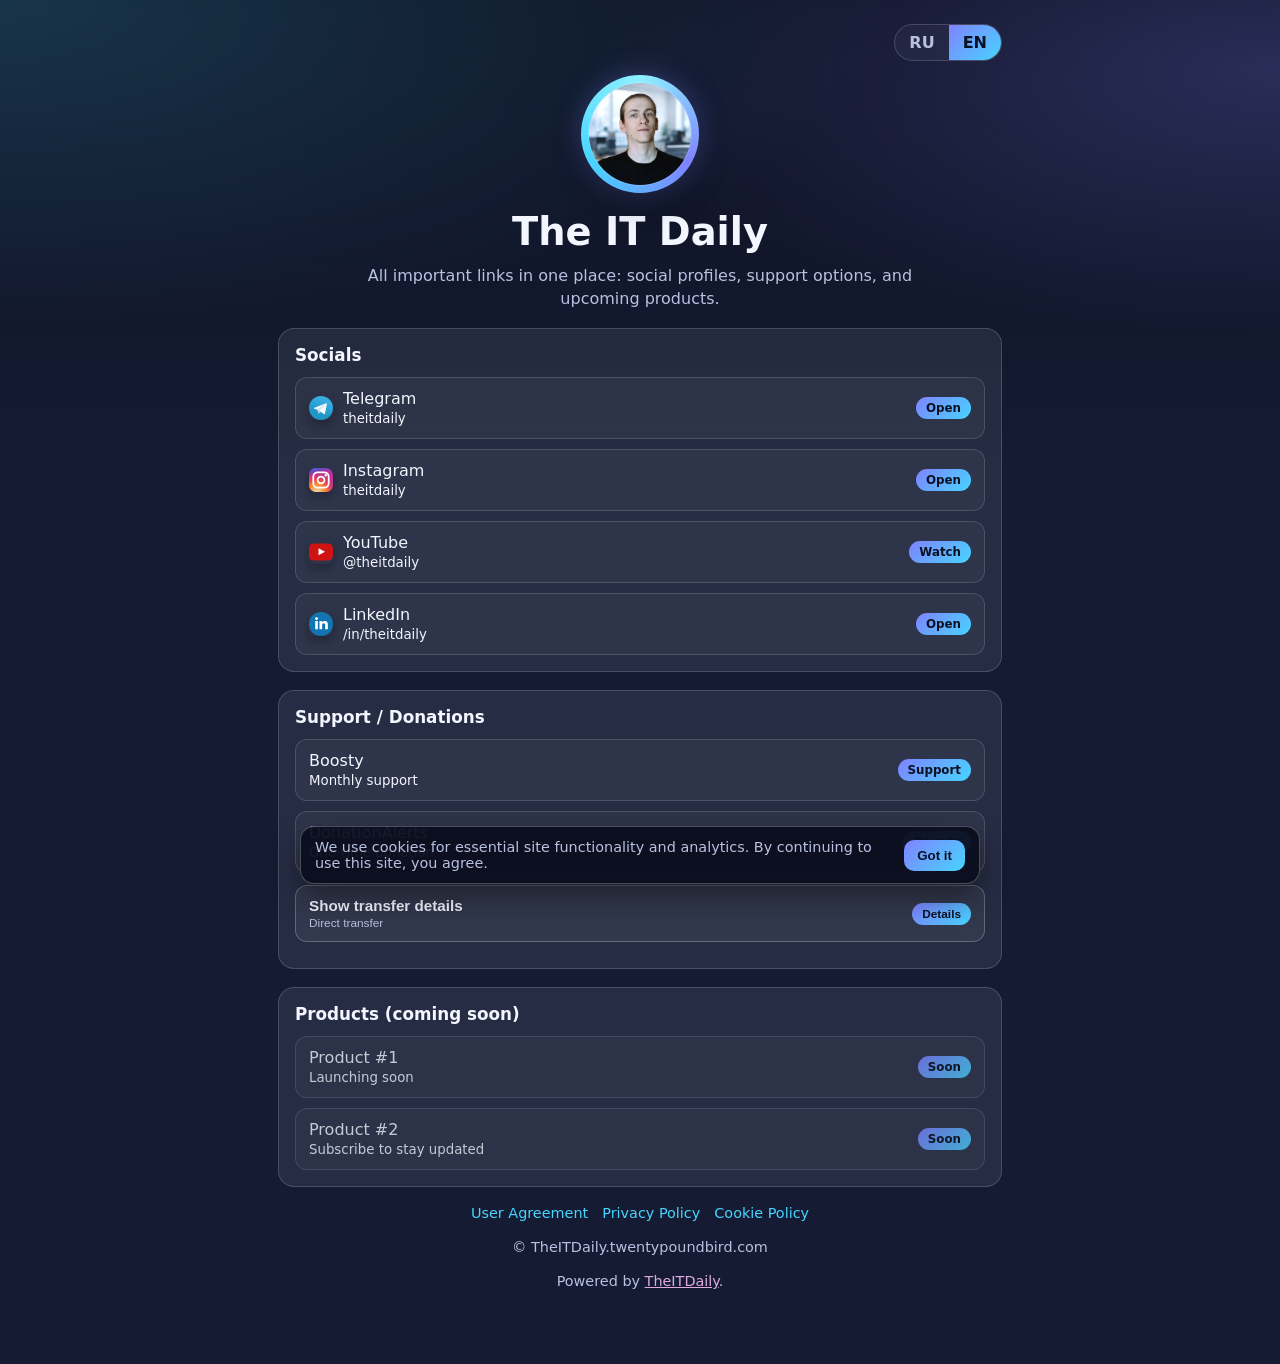
==== commit 82c35e0a: "Fixed icons" ====
--- a/en/index.html
+++ b/en/index.html
@@ -67,11 +67,11 @@
       </div>
       <div class="support-reveal"><button class="support-toggle" type="button" id="supportToggle" aria-expanded="false" aria-controls="supportDetails" data-show-label="Show transfer details" data-hide-label="Hide transfer details"><span class="support-toggle-main"><span class="support-toggle-text">Show transfer details</span><span class="support-toggle-subtitle">Direct transfer</span></span><span class="badge">Details</span></button>
       <div class="support-details" id="supportDetails" aria-hidden="true">
-        <div class="support-row"><div><strong>USDT on TON network</strong><br /><span class="support-value">UQCER1enmrHJIkeNHwroo71hU3oggSAohaVNq0RDlxQH447k</span></div><button class="copy-btn" data-copy-target="UQCER1enmrHJIkeNHwroo71hU3oggSAohaVNq0RDlxQH447k" data-copy-default="Copy" data-copy-copied="Copied">Copy</button></div>
-        <div class="support-row"><div><strong>Bybit ID for transfers in any currency</strong><br /><span class="support-value">537490804</span></div><button class="copy-btn" data-copy-target="537490804" data-copy-default="Copy" data-copy-copied="Copied">Copy</button></div>
-        <div class="support-row"><div><strong>Binance ID for transfers in any currency</strong><br /><span class="support-value">166806665</span></div><button class="copy-btn" data-copy-target="166806665" data-copy-default="Copy" data-copy-copied="Copied">Copy</button></div>
-        <div class="support-row"><div><strong>T-Bank card</strong><br /><span class="support-value">2200 7004 9993 2811</span></div><button class="copy-btn" data-copy-target="2200 7004 9993 2811" data-copy-default="Copy" data-copy-copied="Copied">Copy</button></div>
-        <div class="support-row"><div><strong>Sberbank card</strong><br /><span class="support-value">4274 3201 0213 7117</span></div><button class="copy-btn" data-copy-target="4274 3201 0213 7117" data-copy-default="Copy" data-copy-copied="Copied">Copy</button></div>
+        <div class="support-row"><div class="support-method-main"><img class="support-method-icon" src="../assets/icons/usdt.svg" alt="USDT" loading="lazy" /><div><strong>USDT on TON network</strong><br /><span class="support-value">UQCER1enmrHJIkeNHwroo71hU3oggSAohaVNq0RDlxQH447k</span></div></div><button class="copy-btn" data-copy-target="UQCER1enmrHJIkeNHwroo71hU3oggSAohaVNq0RDlxQH447k" data-copy-default="Copy" data-copy-copied="Copied">Copy</button></div>
+        <div class="support-row"><div class="support-method-main"><img class="support-method-icon" src="../assets/icons/bybit.svg" alt="Bybit" loading="lazy" /><div><strong>Bybit ID for transfers in any currency</strong><br /><span class="support-value">537490804</span></div></div><button class="copy-btn" data-copy-target="537490804" data-copy-default="Copy" data-copy-copied="Copied">Copy</button></div>
+        <div class="support-row"><div class="support-method-main"><img class="support-method-icon" src="../assets/icons/binance.svg" alt="Binance" loading="lazy" /><div><strong>Binance ID for transfers in any currency</strong><br /><span class="support-value">166806665</span></div></div><button class="copy-btn" data-copy-target="166806665" data-copy-default="Copy" data-copy-copied="Copied">Copy</button></div>
+        <div class="support-row"><div class="support-method-main"><img class="support-method-icon" src="../assets/icons/tbank.svg" alt="T-Bank" loading="lazy" /><div><strong>T-Bank card</strong><br /><span class="support-value">2200 7004 9993 2811</span></div></div><button class="copy-btn" data-copy-target="2200 7004 9993 2811" data-copy-default="Copy" data-copy-copied="Copied">Copy</button></div>
+        <div class="support-row"><div class="support-method-main"><img class="support-method-icon" src="../assets/icons/sber.svg" alt="Sberbank" loading="lazy" /><div><strong>Sberbank card</strong><br /><span class="support-value">4274 3201 0213 7117</span></div></div><button class="copy-btn" data-copy-target="4274 3201 0213 7117" data-copy-default="Copy" data-copy-copied="Copied">Copy</button></div>
       </div></div></section>
 
       <section class="section" style="animation-delay: 0.15s"><h2>Products (coming soon)</h2><div class="links"><div class="link-item product" aria-disabled="true"><span>Product #1<br /><small>Launching soon</small></span><span class="badge">Soon</span></div><div class="link-item product" aria-disabled="true"><span>Product #2<br /><small>Subscribe to stay updated</small></span><span class="badge">Soon</span></div></div></section>
--- a/assets/styles.css
+++ b/assets/styles.css
@@ -204,6 +204,20 @@
   transform: translateY(0);
 }
 
+.support-method-main {
+  display: inline-flex;
+  align-items: center;
+  gap: 10px;
+}
+
+.support-method-icon {
+  width: 24px;
+  height: 24px;
+  border-radius: 7px;
+  flex-shrink: 0;
+  box-shadow: 0 4px 10px rgba(0, 0, 0, 0.28);
+}
+
 .support-row {
   display: grid;
   grid-template-columns: 1fr auto;
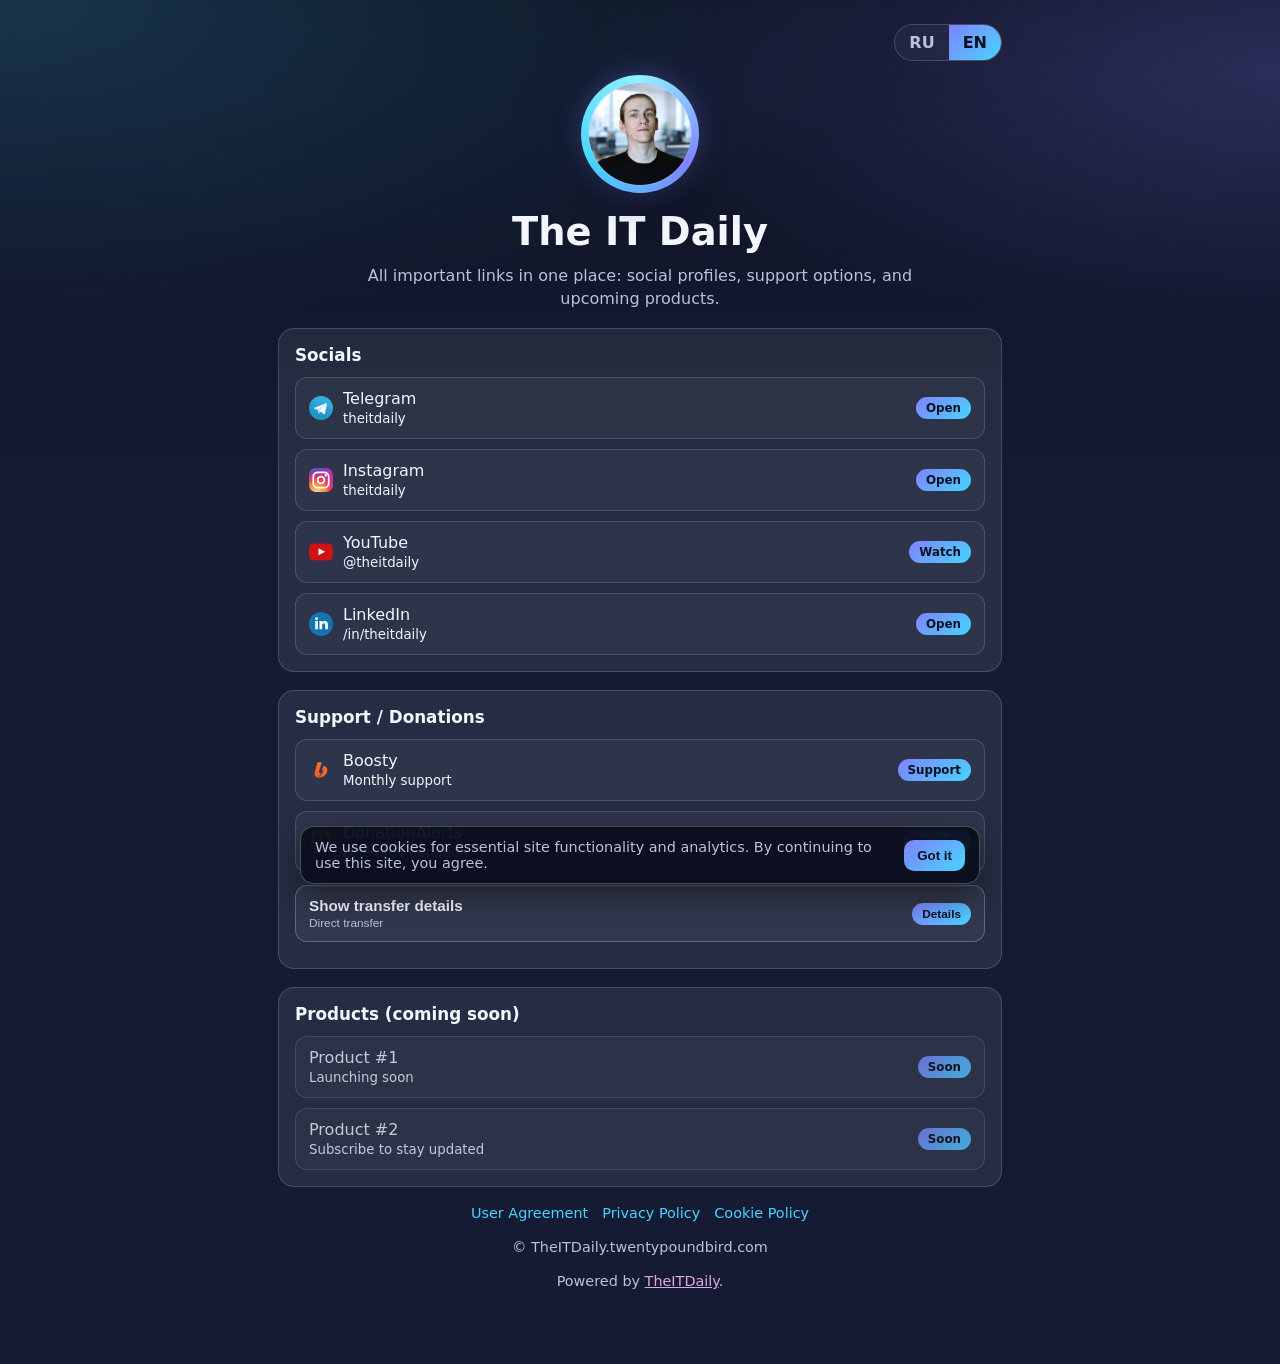
==== commit e14b5645: "Added icons for boosty & donationalerts" ====
--- a/en/index.html
+++ b/en/index.html
@@ -62,8 +62,8 @@
       </div></section>
 
       <section class="section" id="donateSection" style="animation-delay: 0.1s"><h2>Support / Donations</h2><div class="links">
-        <a class="link-item" href="https://boosty.to/theitdaily" target="_blank" rel="noopener noreferrer"><span>Boosty<br /><small>Monthly support</small></span><span class="badge">Support</span></a>
-        <a class="link-item" href="https://www.donationalerts.com/r/theitdaily" target="_blank" rel="noopener noreferrer"><span>DonationAlerts<br /><small>One-time donation</small></span><span class="badge">Donate</span></a>
+        <a class="link-item" href="https://boosty.to/theitdaily" target="_blank" rel="noopener noreferrer"><span class="link-item-main"><img class="brand-icon" src="../assets/icons/boosty.svg" alt="Boosty" loading="lazy" /><span>Boosty<br /><small>Monthly support</small></span></span><span class="badge">Support</span></a>
+        <a class="link-item" href="https://www.donationalerts.com/r/theitdaily" target="_blank" rel="noopener noreferrer"><span class="link-item-main"><img class="brand-icon" src="../assets/icons/donationalerts.svg" alt="DonationAlerts" loading="lazy" /><span>DonationAlerts<br /><small>One-time donation</small></span></span><span class="badge">Donate</span></a>
       </div>
       <div class="support-reveal"><button class="support-toggle" type="button" id="supportToggle" aria-expanded="false" aria-controls="supportDetails" data-show-label="Show transfer details" data-hide-label="Hide transfer details"><span class="support-toggle-main"><span class="support-toggle-text">Show transfer details</span><span class="support-toggle-subtitle">Direct transfer</span></span><span class="badge">Details</span></button>
       <div class="support-details" id="supportDetails" aria-hidden="true">
--- a/assets/styles.css
+++ b/assets/styles.css
@@ -137,7 +137,6 @@
   height: 24px;
   border-radius: 7px;
   flex-shrink: 0;
-  box-shadow: 0 4px 10px rgba(0, 0, 0, 0.28);
 }
 .link-item:hover,
 .link-item:focus-visible {
@@ -215,7 +214,6 @@
   height: 24px;
   border-radius: 7px;
   flex-shrink: 0;
-  box-shadow: 0 4px 10px rgba(0, 0, 0, 0.28);
 }
 
 .support-row {
